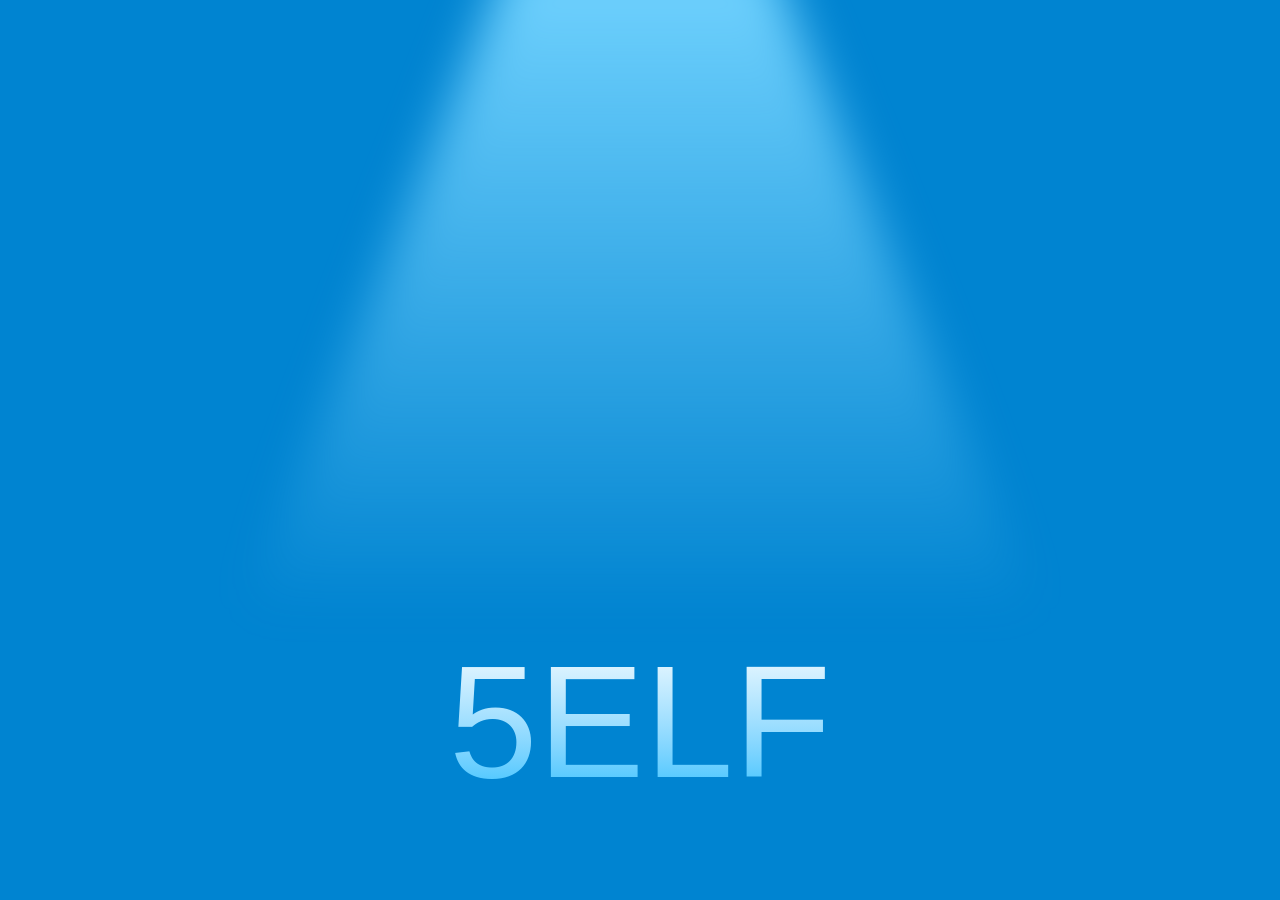
==== index.html @ 2fdcf03b "first commit" ====
<!DOCTYPE html>
<html>
    <head>
        <link rel="stylesheet" href="style.css">
    </head>
        <body>
            <div class="root">
                <div class="noise"></div>
                <div class="ray"></div>
                <div class="ray-noise"></div>
                <div class="logo">5ELF</div>
            </div>
           
        </body>
</html>
---- style.css ----
* {
    box-sizing: border-box;
    border: 0 solid;
    margin: 0;
    padding: 0;
}

:root {
    --sky-300: oklch(82.8% 0.111 230.318);
    --sky-400: oklch(74.6% 0.16 232.661);
    --sky-600: oklch(58.8% 0.158 241.966);
}

.root {
    height: 100vh;
    background: var(--sky-600);
    overflow: hidden;

    .noise {
    background: url("D:\Download\noise.svg");
    inset: 0;
    position: absolute;
    opacity: 30%;
    }
    .ray {
        inset: -3rem 0 0 0;
        position: absolute;
        filter: blur(1.5rem);

        &:before {
        background: linear-gradient(180deg, var(--sky-300), transparent 70%);
        position: absolute;
        clip-path: polygon(40% 0, 60% 0, 90% 100%, 10% 100%);
        inset: 0;
        content: "";
        }
    }

    .ray-noise {
        background: url(""D:\Download\noise.svg"");
        clip-path: polygon(40% 0, 60% 0, 90% 100%, 10% 100%);
        inset: 0;
        position: absolute;
        opacity: 40%;
    }

     .logo {
         background: -webkit-linear-gradient(white, var(--sky-400));
         font-family: "Source Sans 3", sans-serif;
         font-size: 10rem;
         position: absolute;
         text-align: center;
         text-transform: uppercase;
         top: 70%;
         width: 100%;
        -webkit-background-clip: text;
        -webkit-text-fill-color: transparent;
         z-index: 0;
     }
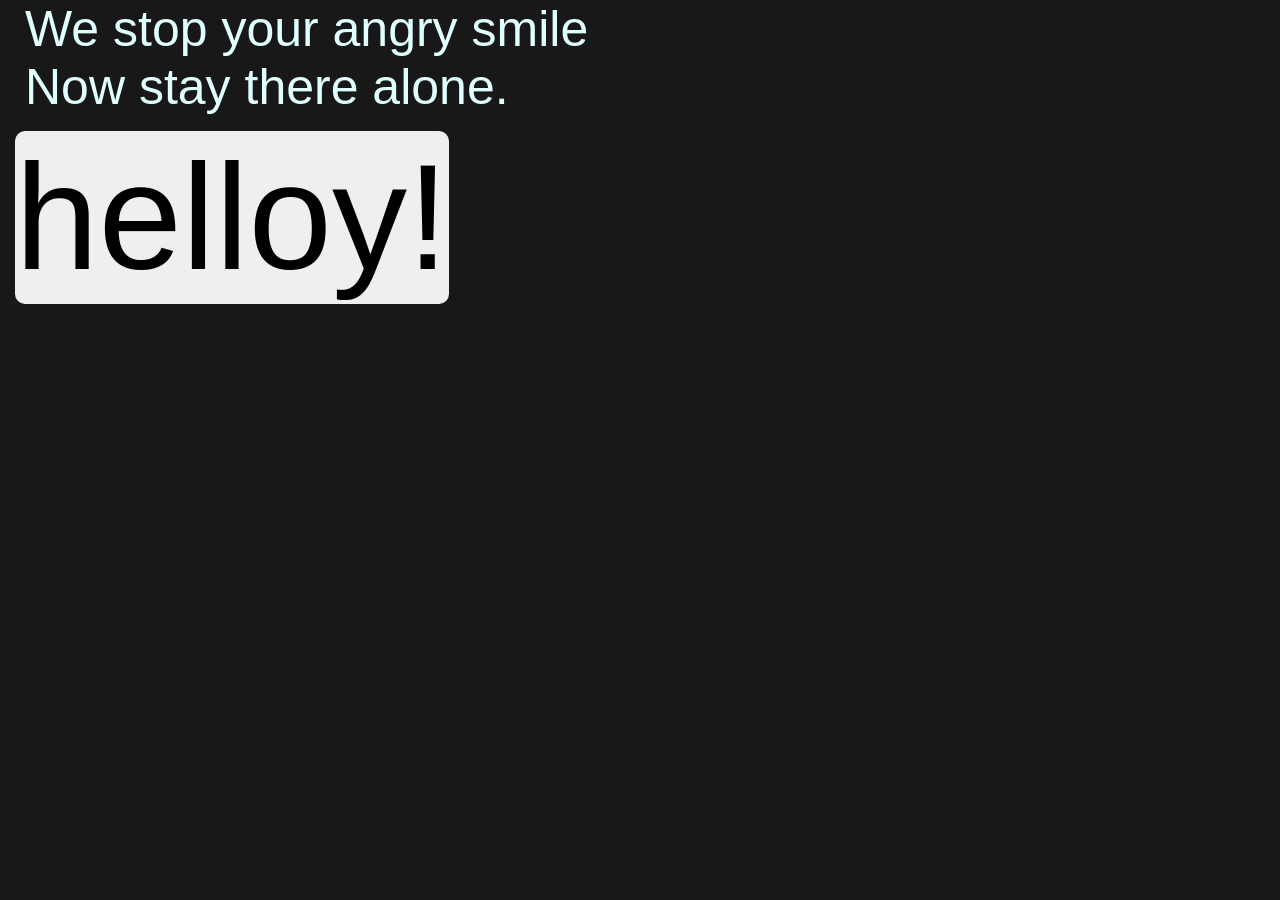
==== commit ffa57ea0: "testing site.." ====
--- a/index.html
+++ b/index.html
@@ -3,13 +3,13 @@
     <head>
         <link rel="stylesheet" href="style.css">
     </head>
-        <body>
-            <div class="root">
-                <div class="noise"></div>
-                <div class="ray"></div>
-                <div class="ray-noise"></div>
-                <div class="logo">5ELF</div>
-            </div>
-           
-        </body>
+        <doby>
+                <p>We stop your angry smile <br>
+                Now stay there alone. 
+                </p> 
+                <button class="good">
+                    helloy!
+                </button>    
+            </doby>
+    
 </html>
--- a/style.css
+++ b/style.css
@@ -1,59 +1,25 @@
 * {
-    box-sizing: border-box;
-    border: 0 solid;
     margin: 0;
     padding: 0;
+    
 }
 
-:root {
-    --sky-300: oklch(82.8% 0.111 230.318);
-    --sky-400: oklch(74.6% 0.16 232.661);
-    --sky-600: oklch(58.8% 0.158 241.966);
+html, body {
+    background-color: #181818;
+    font-size: 50px;
+    color: lightcyan;
+    font-family: sans-serif;
 }
 
-.root {
-    height: 100vh;
-    background: var(--sky-600);
-    overflow: hidden;
+p {
+    padding-left: 25px;
+}
 
-    .noise {
-    background: url("D:\Download\noise.svg");
-    inset: 0;
-    position: absolute;
-    opacity: 30%;
-    }
-    .ray {
-        inset: -3rem 0 0 0;
-        position: absolute;
-        filter: blur(1.5rem);
+.good {
+    border-radius: 10px;
+    border: none;
+    font-size: 3rem;
+    margin: 15px;
+    
+}
 
-        &:before {
-        background: linear-gradient(180deg, var(--sky-300), transparent 70%);
-        position: absolute;
-        clip-path: polygon(40% 0, 60% 0, 90% 100%, 10% 100%);
-        inset: 0;
-        content: "";
-        }
-    }
-
-    .ray-noise {
-        background: url(""D:\Download\noise.svg"");
-        clip-path: polygon(40% 0, 60% 0, 90% 100%, 10% 100%);
-        inset: 0;
-        position: absolute;
-        opacity: 40%;
-    }
-
-     .logo {
-         background: -webkit-linear-gradient(white, var(--sky-400));
-         font-family: "Source Sans 3", sans-serif;
-         font-size: 10rem;
-         position: absolute;
-         text-align: center;
-         text-transform: uppercase;
-         top: 70%;
-         width: 100%;
-        -webkit-background-clip: text;
-        -webkit-text-fill-color: transparent;
-         z-index: 0;
-     }
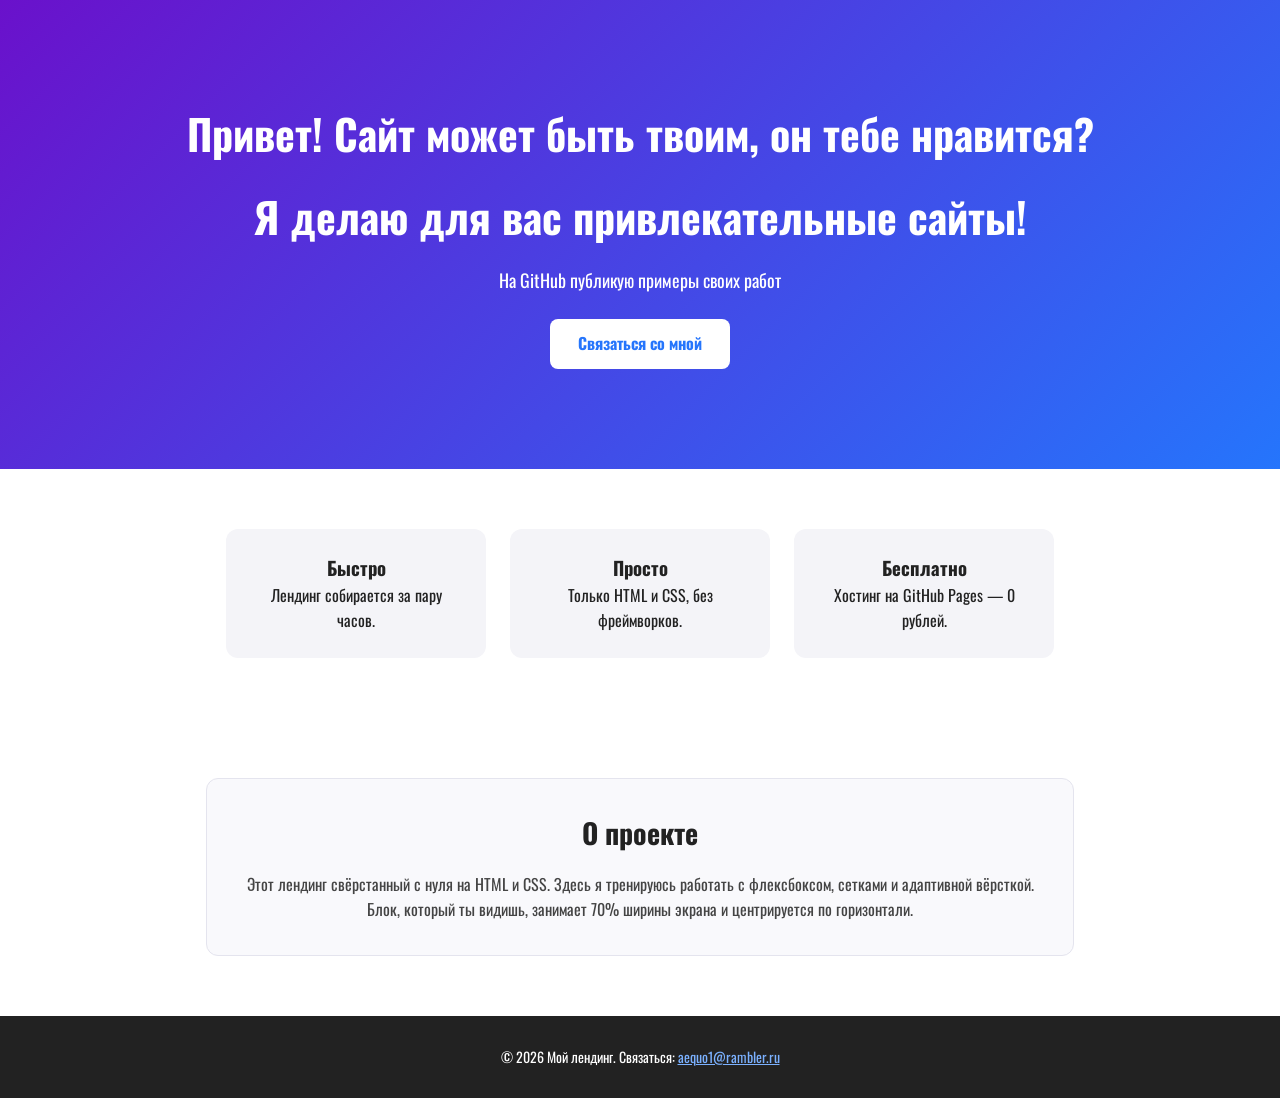
==== commit 1b208545: "Добавляю index.html, обновляю style.css, удаляю webpage.html" ====
--- a/index.html
+++ b/index.html
@@ -1,15 +1,50 @@
 <!DOCTYPE html>
-<html>
-    <head>
-        <link rel="stylesheet" href="style.css">
-    </head>
-        <doby>
-                <p>We stop your angry smile <br>
-                Now stay there alone. 
-                </p> 
-                <button class="good">
-                    helloy!
-                </button>    
-            </doby>
-    
+<html lang="ru">
+<head>
+  <meta charset="UTF-8">
+  <meta name="viewport" content="width=device-width, initial-scale=1.0">
+  <title>Landing Page</title>
+  <link rel="stylesheet" href="style.css">
+  <link rel="preconnect" href="https://fonts.googleapis.com">
+<link rel="preconnect" href="https://fonts.gstatic.com" crossorigin>
+<link href="https://fonts.googleapis.com/css2?family=Oswald:wght@400;700&family=Rubik:wght@400;500;700&display=swap" rel="stylesheet">
+
+</head>
+<body>
+  <header class="hero">
+    <h1>Привет! Сайт может быть твоим, он тебе нравится?</h1>
+    <h1>Я делаю для вас привлекательные сайты!</h1>
+    <p>На GitHub публикую примеры своих работ</p>
+    <a href="#contact" class="btn">Связаться со мной</a>
+  </header>
+
+  <section class="features">
+    <div class="card">
+      <h3>Быстро</h3>
+      <p>Лендинг собирается за пару часов.</p>
+    </div>
+    <div class="card">
+      <h3>Просто</h3>
+      <p>Только HTML и CSS, без фреймворков.</p>
+    </div>
+    <div class="card">
+      <h3>Бесплатно</h3>
+      <p>Хостинг на GitHub Pages — 0 рублей.</p>
+    </div>
+  </section>
+  <section class="about">
+  <div class="about-box">
+    <h2>О проекте</h2>
+    <p>
+      Этот лендинг свёрстанный с нуля на HTML и CSS.
+      Здесь я тренируюсь работать с флексбоксом, сетками и адаптивной вёрсткой.
+      Блок, который ты видишь, занимает 70% ширины экрана и центрируется по горизонтали.
+    </p>
+  </div>
+</section>
+
+  <footer id="contact">
+    <p>© 2026 Мой лендинг. Связаться: <a href="mailto:aeuqo1@rambler.ru">aequo1@rambler.ru</a></p>
+  </footer>
+</body>
 </html>
--- a/style.css
+++ b/style.css
@@ -1,25 +1,77 @@
-* {
-    margin: 0;
-    padding: 0;
-    
+* { margin: 0; padding: 0; box-sizing: border-box; }
+
+body {
+  font-family: 'Oswald', sans-serif;
+  color: #222;
+  line-height: 1.6;
 }
 
-html, body {
-    background-color: #181818;
-    font-size: 50px;
-    color: lightcyan;
-    font-family: sans-serif;
+.hero {
+  background: linear-gradient(135deg, #6a11cb, #2575fc);
+  color: #fff;
+  text-align: center;
+  padding: 100px 20px;
 }
 
-p {
-    padding-left: 25px;
+.hero h1 { font-size: 42px; margin-bottom: 16px; }
+.hero p  { font-size: 18px; margin-bottom: 24px; }
+
+.btn {
+  display: inline-block;
+  background: #fff;
+  color: #2575fc;
+  padding: 12px 28px;
+  border-radius: 8px;
+  text-decoration: none;
+  font-weight: bold;
 }
 
-.good {
-    border-radius: 10px;
-    border: none;
-    font-size: 3rem;
-    margin: 15px;
-    
+.features {
+  display: flex;
+  gap: 24px;
+  justify-content: center;
+  padding: 60px 20px;
+  flex-wrap: wrap;
 }
 
+.card {
+  background: #f4f4f8;
+  padding: 24px;
+  border-radius: 12px;
+  width: 260px;
+  text-align: center;
+}
+
+footer {
+  text-align: center;
+  padding: 30px;
+  background: #222;
+  color: #fff;
+  font-size: 14px;
+}
+footer a { color: #7bb1ff; }
+
+.about {
+  padding: 60px 20px;
+  display: flex;
+  justify-content: center;   /* центрируем дочерний блок по горизонтали */
+}
+
+.about-box {
+  width: 70%;                /* 70% ширины родителя */
+  background: #f9f9fc;
+  border: 1px solid #e4e4ee;
+  border-radius: 12px;
+  padding: 32px;
+  text-align: center;
+}
+
+.about-box h2 {
+  margin-bottom: 16px;
+  font-size: 28px;
+}
+
+.about-box p {
+  color: #444;
+  font-size: 16px;
+}
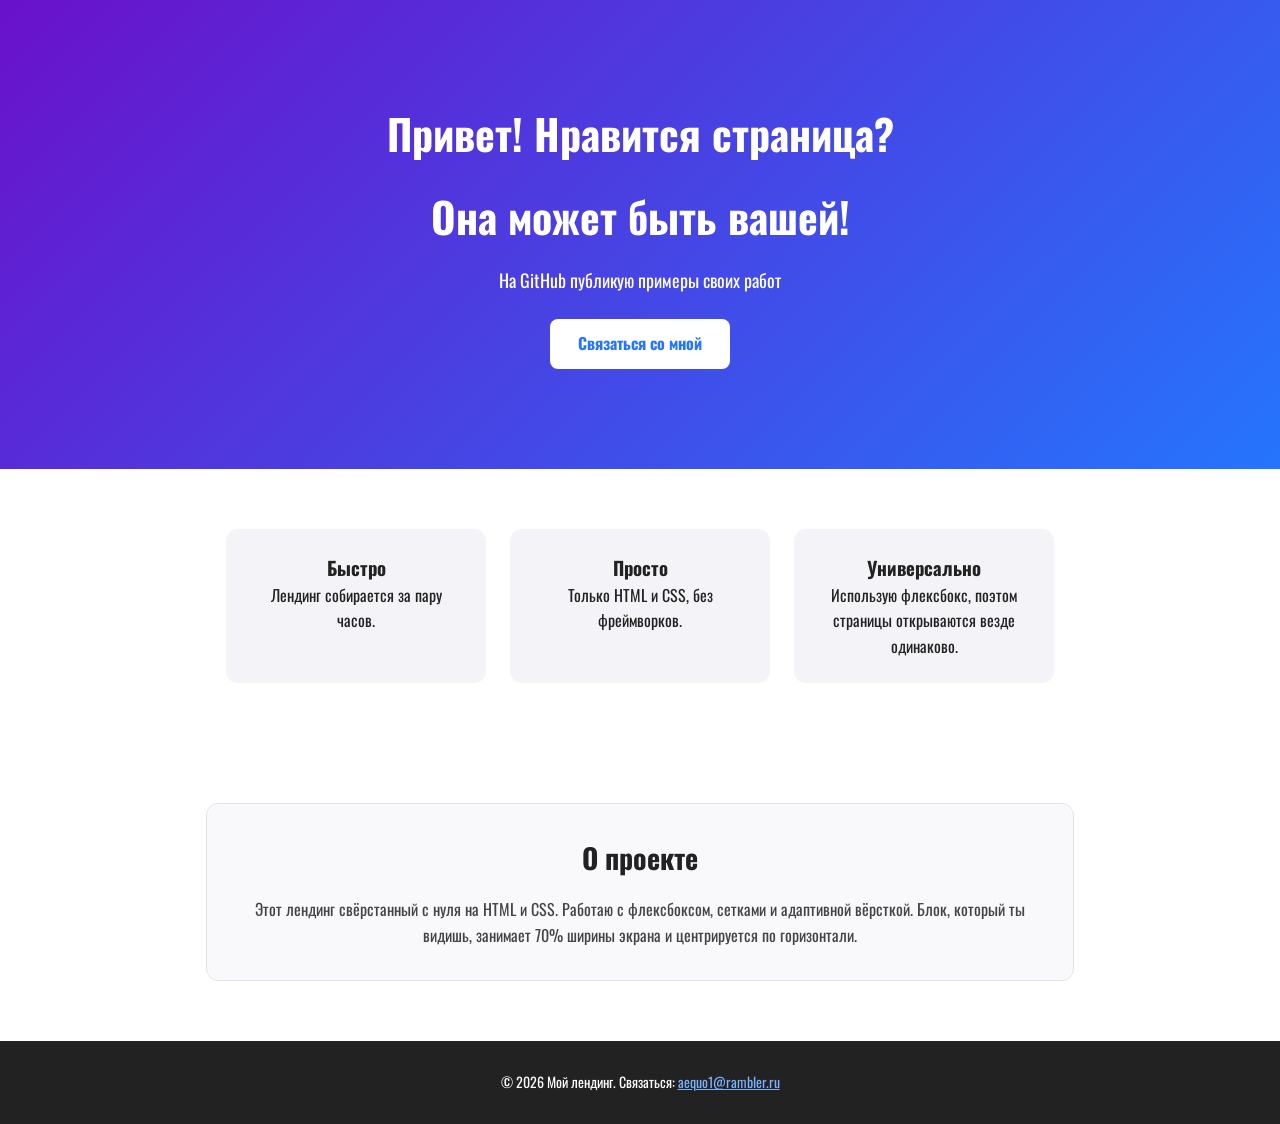
==== commit 84862263: "изменение описания" ====
--- a/index.html
+++ b/index.html
@@ -12,8 +12,8 @@
 </head>
 <body>
   <header class="hero">
-    <h1>Привет! Сайт может быть твоим, он тебе нравится?</h1>
-    <h1>Я делаю для вас привлекательные сайты!</h1>
+    <h1>Привет! Нравится страница?</h1>
+    <h1>Она может быть вашей!</h1>
     <p>На GitHub публикую примеры своих работ</p>
     <a href="#contact" class="btn">Связаться со мной</a>
   </header>
@@ -28,8 +28,8 @@
       <p>Только HTML и CSS, без фреймворков.</p>
     </div>
     <div class="card">
-      <h3>Бесплатно</h3>
-      <p>Хостинг на GitHub Pages — 0 рублей.</p>
+      <h3>Универсально</h3>
+      <p>Использую флексбокс, поэтом страницы открываются везде одинаково.</p>
     </div>
   </section>
   <section class="about">
@@ -37,7 +37,7 @@
     <h2>О проекте</h2>
     <p>
       Этот лендинг свёрстанный с нуля на HTML и CSS.
-      Здесь я тренируюсь работать с флексбоксом, сетками и адаптивной вёрсткой.
+      Работаю с флексбоксом, сетками и адаптивной вёрсткой.
       Блок, который ты видишь, занимает 70% ширины экрана и центрируется по горизонтали.
     </p>
   </div>
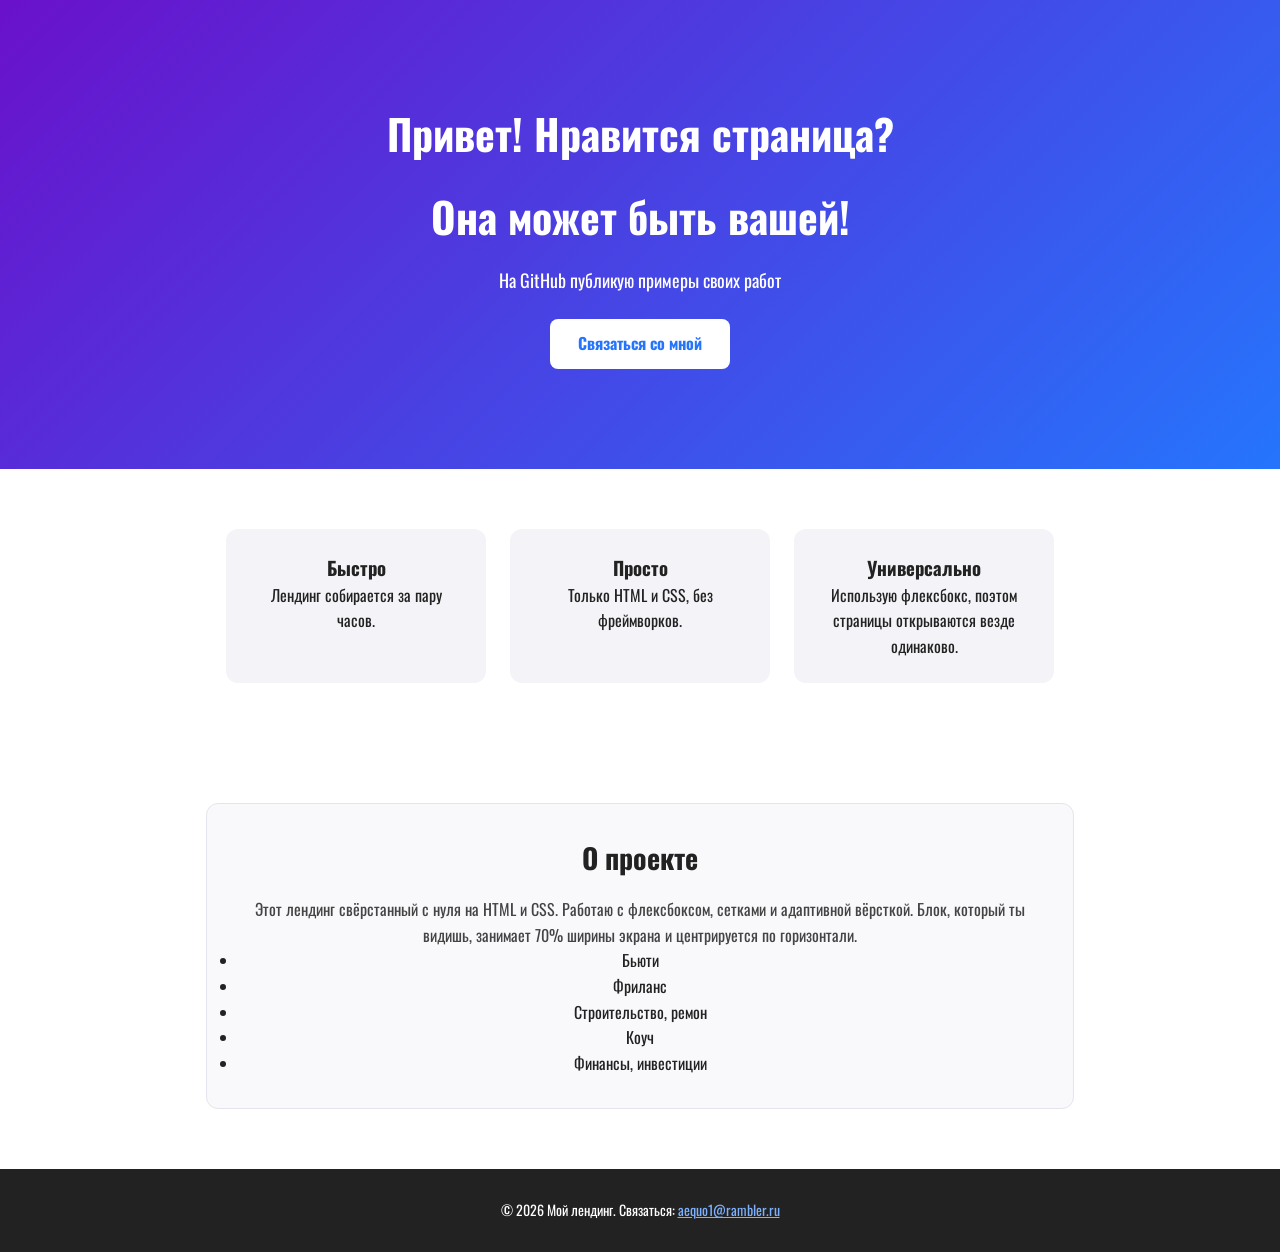
==== commit 42d69462: "Обновление описания" ====
--- a/index.html
+++ b/index.html
@@ -40,6 +40,13 @@
       Работаю с флексбоксом, сетками и адаптивной вёрсткой.
       Блок, который ты видишь, занимает 70% ширины экрана и центрируется по горизонтали.
     </p>
+    <ul>
+      <li>Бьюти</li>
+      <li>Фриланс</li>
+      <li>Строительство, ремон</li>
+      <li>Коуч</li>
+      <li>Финансы, инвестиции</li>
+    </ul>
   </div>
 </section>
 
